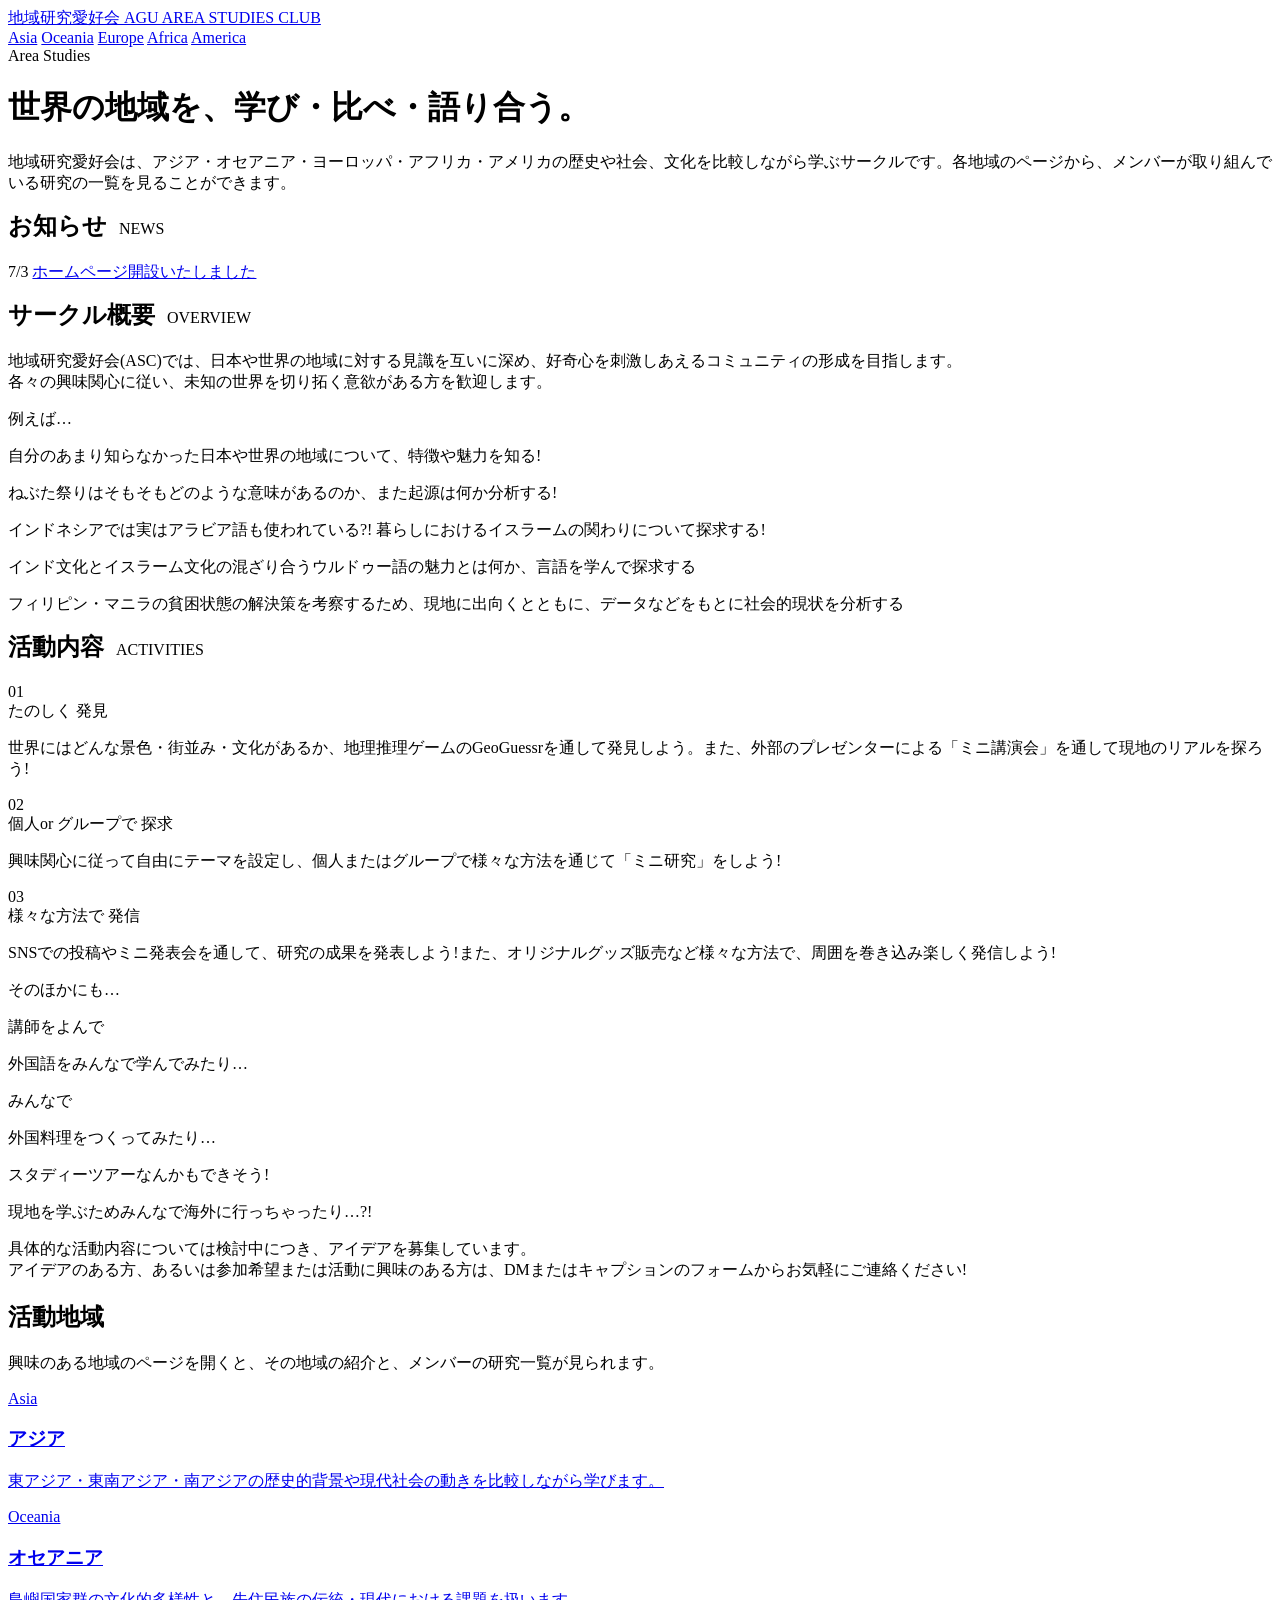
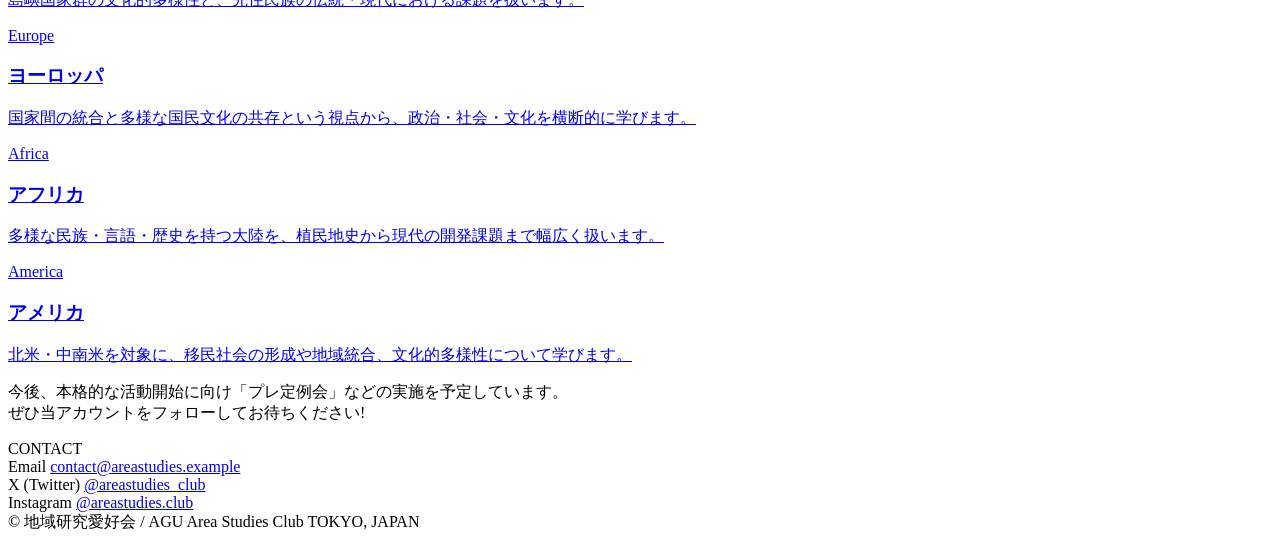
==== index.html @ ca9e2b99 "Add files via upload" ====
<!DOCTYPE html>
<html lang="ja">
<head>
<meta charset="UTF-8">
<meta name="viewport" content="width=device-width, initial-scale=1.0">
<title>地域研究愛好会 | AGU Area Studies Club</title>
<link rel="icon" href="data:image/svg+xml,%3Csvg xmlns='http://www.w3.org/2000/svg' viewBox='0 0 32 32'%3E%3Crect x='2' y='2' width='28' height='28' rx='8' fill='%231d4ed8'/%3E%3C/svg%3E">
<link rel="preconnect" href="https://fonts.googleapis.com">
<link rel="preconnect" href="https://fonts.gstatic.com" crossorigin>
<link href="https://fonts.googleapis.com/css2?family=Urbanist:wght@600;700;800&family=Noto+Sans+JP:wght@400;500;700;900&display=swap" rel="stylesheet">
<link rel="stylesheet" href="style.css">
</head>
<body>

<header class="site-header">
  <a href="index.html" class="site-logo">
    <span class="site-logo-text">
      <span class="site-logo-title">地域研究愛好会</span>
      <span class="site-logo-sub">AGU AREA STUDIES CLUB</span>
    </span>
  </a>
  <nav class="site-nav">
    <a href="asia.html">Asia</a>
    <a href="oceania.html">Oceania</a>
    <a href="europe.html">Europe</a>
    <a href="africa.html">Africa</a>
    <a href="america.html">America</a>
  </nav>
</header>

<div class="hero">
  <span class="eyebrow">Area Studies</span>
  <h1>世界の地域を、学び・比べ・語り合う。</h1>
  <p>地域研究愛好会は、アジア・オセアニア・ヨーロッパ・アフリカ・アメリカの歴史や社会、文化を比較しながら学ぶサークルです。各地域のページから、メンバーが取り組んでいる研究の一覧を見ることができます。</p>
</div>

<section>
  <div style="display:flex; align-items:baseline; gap:12px; margin-bottom:20px;">
    <h2 style="margin:0;">お知らせ</h2>
    <span class="eyebrow">NEWS</span>
  </div>
  <div class="news-box">
    <div class="news-row">
      <span class="news-date">7/3</span>
      <a href="#" class="news-title">ホームページ開設いたしました</a>
    </div>
  </div>
</section>

<section style="padding-top:16px;">
  <div style="display:flex; align-items:baseline; gap:12px; margin-bottom:20px;">
    <h2 style="margin:0;">サークル概要</h2>
    <span class="eyebrow">OVERVIEW</span>
  </div>
  <div class="overview-card">
    <p class="lead">
      地域研究愛好会(ASC)では、日本や世界の地域に対する見識を互いに深め、好奇心を刺激しあえるコミュニティの形成を目指します。<br>
      各々の興味関心に従い、未知の世界を切り拓く意欲がある方を歓迎します。
    </p>
    <p class="examples-label">例えば…</p>
    <div>
      <div class="example-row">
        <span class="example-dot"></span>
        <p class="example-text">自分のあまり知らなかった日本や世界の地域について、特徴や魅力を知る!</p>
      </div>
      <div class="example-row">
        <span class="example-dot"></span>
        <p class="example-text">ねぶた祭りはそもそもどのような意味があるのか、また起源は何か分析する!</p>
      </div>
      <div class="example-row">
        <span class="example-dot"></span>
        <p class="example-text">インドネシアでは実はアラビア語も使われている?! 暮らしにおけるイスラームの関わりについて探求する!</p>
      </div>
      <div class="example-row">
        <span class="example-dot"></span>
        <p class="example-text">インド文化とイスラーム文化の混ざり合うウルドゥー語の魅力とは何か、言語を学んで探求する</p>
      </div>
      <div class="example-row">
        <span class="example-dot"></span>
        <p class="example-text">フィリピン・マニラの貧困状態の解決策を考察するため、現地に出向くとともに、データなどをもとに社会的現状を分析する</p>
      </div>
    </div>
  </div>
</section>

<section style="padding-top:0;">
  <div style="display:flex; align-items:baseline; gap:12px; margin-bottom:20px;">
    <h2 style="margin:0;">活動内容</h2>
    <span class="eyebrow">ACTIVITIES</span>
  </div>

  <div class="pillar-list">
    <div class="pillar-card">
      <div>
        <span class="pillar-num">01</span>
        <div>
          <span class="pillar-kicker">たのしく</span>
          <span class="pillar-label">発見</span>
        </div>
      </div>
      <p class="pillar-body">世界にはどんな景色・街並み・文化があるか、地理推理ゲームのGeoGuessrを通して発見しよう。また、外部のプレゼンターによる「ミニ講演会」を通して現地のリアルを探ろう!</p>
    </div>
    <div class="pillar-card">
      <div>
        <span class="pillar-num">02</span>
        <div>
          <span class="pillar-kicker">個人or グループで</span>
          <span class="pillar-label">探求</span>
        </div>
      </div>
      <p class="pillar-body">興味関心に従って自由にテーマを設定し、個人またはグループで様々な方法を通じて「ミニ研究」をしよう!</p>
    </div>
    <div class="pillar-card">
      <div>
        <span class="pillar-num">03</span>
        <div>
          <span class="pillar-kicker">様々な方法で</span>
          <span class="pillar-label">発信</span>
        </div>
      </div>
      <p class="pillar-body">SNSでの投稿やミニ発表会を通して、研究の成果を発表しよう!また、オリジナルグッズ販売など様々な方法で、周囲を巻き込み楽しく発信しよう!</p>
    </div>
  </div>

  <div class="extra-box">
    <p class="extra-label">そのほかにも…</p>
    <div class="extra-grid">
      <div>
        <p class="extra-lead">講師をよんで</p>
        <p class="extra-highlight">外国語をみんなで学んでみたり…</p>
      </div>
      <div>
        <p class="extra-lead">みんなで</p>
        <p class="extra-highlight">外国料理をつくってみたり…</p>
      </div>
      <div>
        <p class="extra-lead">スタディーツアーなんかもできそう!</p>
        <p class="extra-highlight">現地を学ぶためみんなで海外に行っちゃったり…?!</p>
      </div>
    </div>
  </div>

  <p class="recruit-note">
    具体的な活動内容については検討中につき、アイデアを募集しています。<br>
    アイデアのある方、あるいは参加希望または活動に興味のある方は、DMまたはキャプションのフォームからお気軽にご連絡ください!
  </p>
</section>

<section style="padding-top:0;">
  <h2>活動地域</h2>
  <p class="section-lead">興味のある地域のページを開くと、その地域の紹介と、メンバーの研究一覧が見られます。</p>
  <div class="region-grid">

    <a class="region-card" href="asia.html">
      <span class="eyebrow">Asia</span>
      <h3>アジア</h3>
      <p>東アジア・東南アジア・南アジアの歴史的背景や現代社会の動きを比較しながら学びます。</p>
    </a>

    <a class="region-card" href="oceania.html">
      <span class="eyebrow">Oceania</span>
      <h3>オセアニア</h3>
      <p>島嶼国家群の文化的多様性と、先住民族の伝統・現代における課題を扱います。</p>
    </a>

    <a class="region-card" href="europe.html">
      <span class="eyebrow">Europe</span>
      <h3>ヨーロッパ</h3>
      <p>国家間の統合と多様な国民文化の共存という視点から、政治・社会・文化を横断的に学びます。</p>
    </a>

    <a class="region-card" href="africa.html">
      <span class="eyebrow">Africa</span>
      <h3>アフリカ</h3>
      <p>多様な民族・言語・歴史を持つ大陸を、植民地史から現代の開発課題まで幅広く扱います。</p>
    </a>

    <a class="region-card" href="america.html">
      <span class="eyebrow">America</span>
      <h3>アメリカ</h3>
      <p>北米・中南米を対象に、移民社会の形成や地域統合、文化的多様性について学びます。</p>
    </a>

  </div>
</section>

<section style="padding-top:0;">
  <div class="join-grid">
    <div class="join-note">
      <p>
        今後、本格的な活動開始に向け「プレ定例会」などの実施を予定しています。<br>
        ぜひ当アカウントをフォローしてお待ちください!
      </p>
    </div>
    <div class="contact-box">
      <div class="contact-label">CONTACT</div>
      <div class="contact-row">
        <span>Email</span>
        <a href="mailto:contact@areastudies.example">contact@areastudies.example</a>
      </div>
      <div class="contact-row">
        <span>X (Twitter)</span>
        <a href="#">@areastudies_club</a>
      </div>
      <div class="contact-row">
        <span>Instagram</span>
        <a href="#">@areastudies.club</a>
      </div>
    </div>
  </div>
</section>

<footer class="site-footer">
  <span>© 地域研究愛好会 / AGU Area Studies Club</span>
  <span>TOKYO, JAPAN</span>
</footer>

</body>
</html>
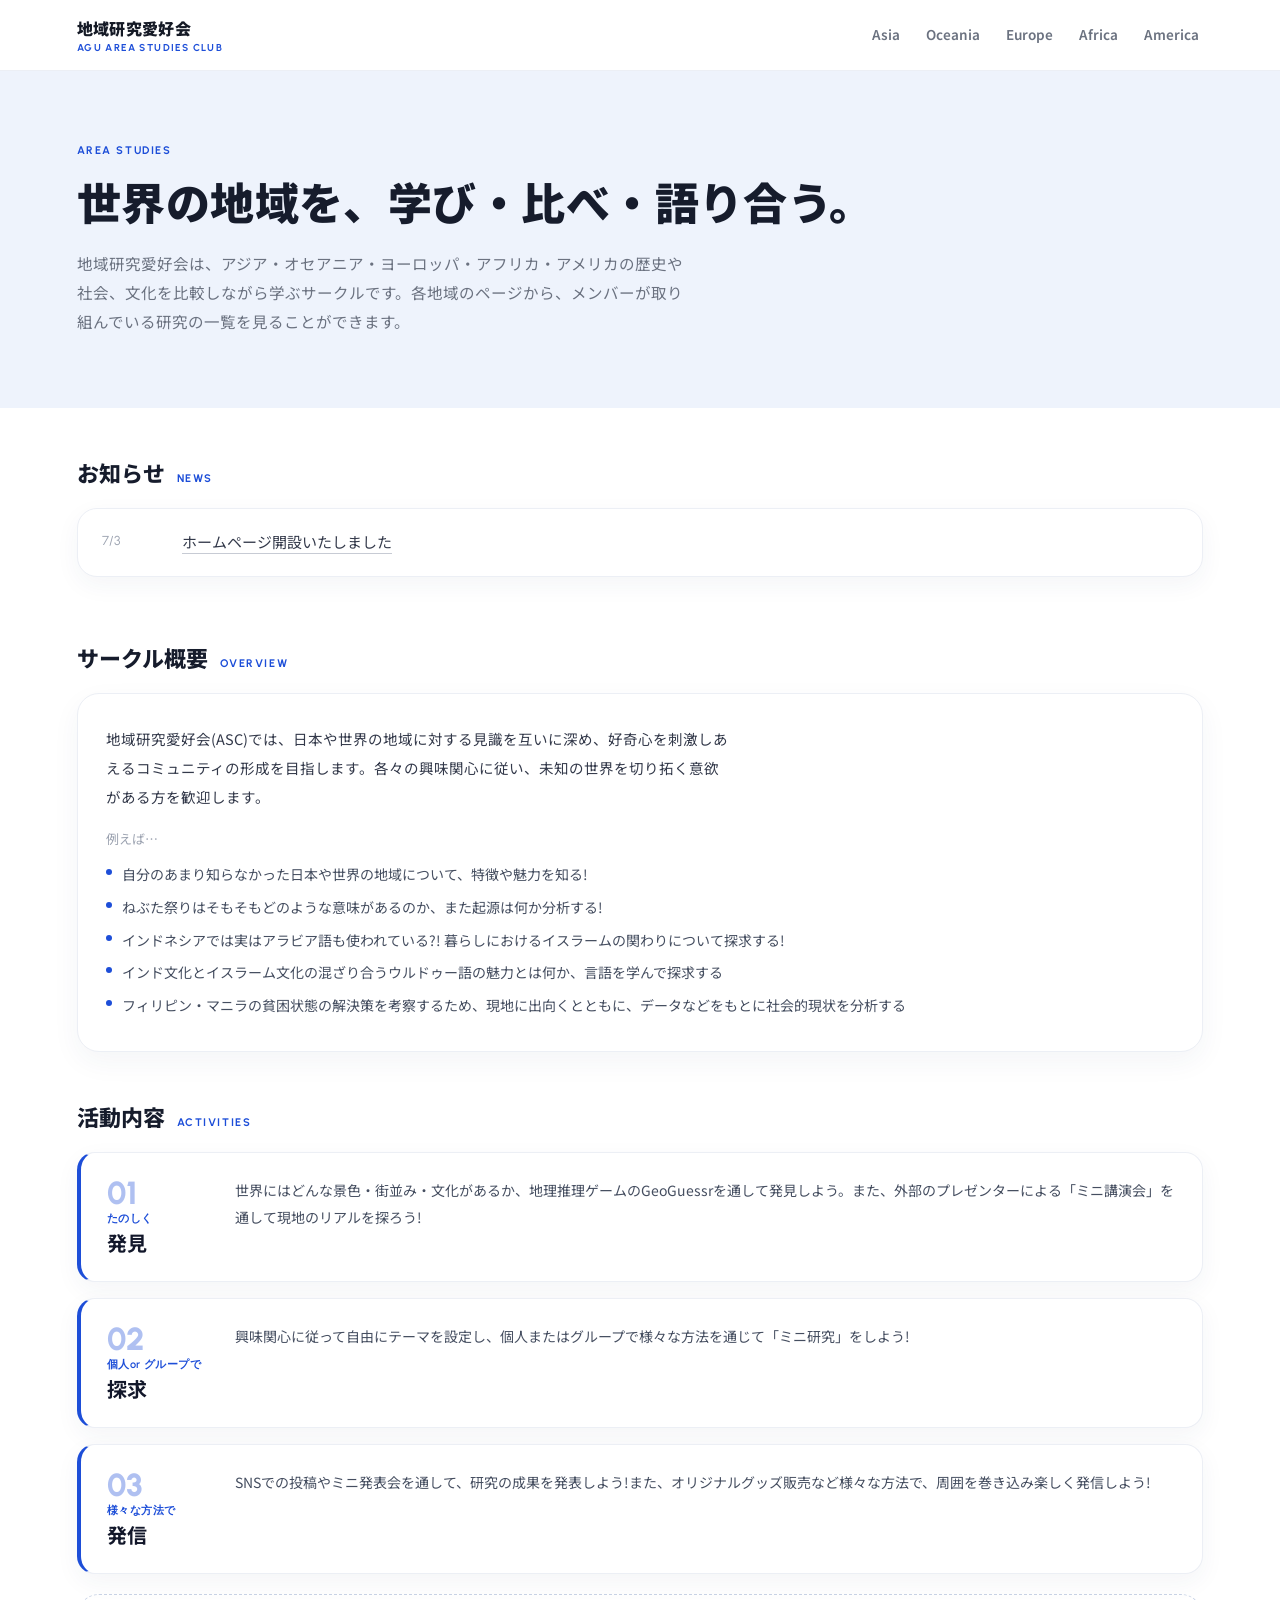
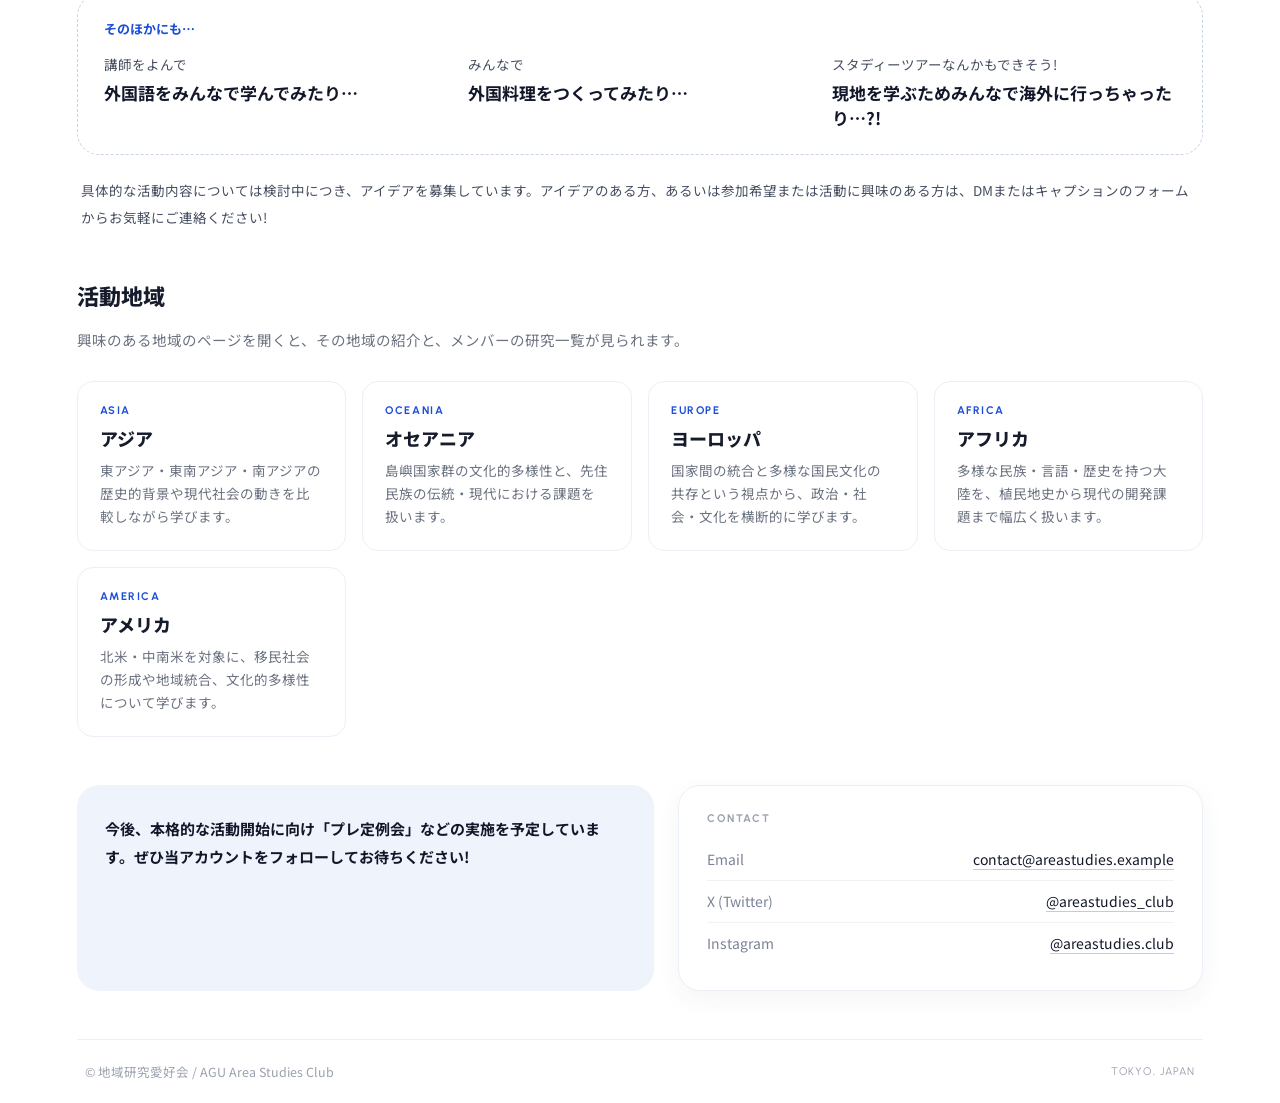
==== commit 0f184a10: "Add files via upload" ====
--- a/index.html
+++ b/index.html
@@ -29,9 +29,9 @@
 </header>
 
 <div class="hero">
-  <span class="eyebrow">Area Studies</span>
-  <h1>世界の地域を、学び・比べ・語り合う。</h1>
-  <p>地域研究愛好会は、アジア・オセアニア・ヨーロッパ・アフリカ・アメリカの歴史や社会、文化を比較しながら学ぶサークルです。各地域のページから、メンバーが取り組んでいる研究の一覧を見ることができます。</p>
+  <span class="eyebrow" id="hero-eyebrow">Area Studies</span>
+  <h1 id="hero-title">世界の地域を、学び・比べ・語り合う。</h1>
+  <p id="hero-body">地域研究愛好会は、アジア・オセアニア・ヨーロッパ・アフリカ・アメリカの歴史や社会、文化を比較しながら学ぶサークルです。各地域のページから、メンバーが取り組んでいる研究の一覧を見ることができます。</p>
 </div>
 
 <section>
@@ -39,12 +39,7 @@
     <h2 style="margin:0;">お知らせ</h2>
     <span class="eyebrow">NEWS</span>
   </div>
-  <div class="news-box">
-    <div class="news-row">
-      <span class="news-date">7/3</span>
-      <a href="#" class="news-title">ホームページ開設いたしました</a>
-    </div>
-  </div>
+  <div class="news-box" id="news-list"></div>
 </section>
 
 <section style="padding-top:16px;">
@@ -53,33 +48,12 @@
     <span class="eyebrow">OVERVIEW</span>
   </div>
   <div class="overview-card">
-    <p class="lead">
-      地域研究愛好会(ASC)では、日本や世界の地域に対する見識を互いに深め、好奇心を刺激しあえるコミュニティの形成を目指します。<br>
+    <p class="lead" id="overview-lead">
+      地域研究愛好会(ASC)では、日本や世界の地域に対する見識を互いに深め、好奇心を刺激しあえるコミュニティの形成を目指します。
       各々の興味関心に従い、未知の世界を切り拓く意欲がある方を歓迎します。
     </p>
     <p class="examples-label">例えば…</p>
-    <div>
-      <div class="example-row">
-        <span class="example-dot"></span>
-        <p class="example-text">自分のあまり知らなかった日本や世界の地域について、特徴や魅力を知る!</p>
-      </div>
-      <div class="example-row">
-        <span class="example-dot"></span>
-        <p class="example-text">ねぶた祭りはそもそもどのような意味があるのか、また起源は何か分析する!</p>
-      </div>
-      <div class="example-row">
-        <span class="example-dot"></span>
-        <p class="example-text">インドネシアでは実はアラビア語も使われている?! 暮らしにおけるイスラームの関わりについて探求する!</p>
-      </div>
-      <div class="example-row">
-        <span class="example-dot"></span>
-        <p class="example-text">インド文化とイスラーム文化の混ざり合うウルドゥー語の魅力とは何か、言語を学んで探求する</p>
-      </div>
-      <div class="example-row">
-        <span class="example-dot"></span>
-        <p class="example-text">フィリピン・マニラの貧困状態の解決策を考察するため、現地に出向くとともに、データなどをもとに社会的現状を分析する</p>
-      </div>
-    </div>
+    <div id="overview-examples"></div>
   </div>
 </section>
 
@@ -89,59 +63,15 @@
     <span class="eyebrow">ACTIVITIES</span>
   </div>
 
-  <div class="pillar-list">
-    <div class="pillar-card">
-      <div>
-        <span class="pillar-num">01</span>
-        <div>
-          <span class="pillar-kicker">たのしく</span>
-          <span class="pillar-label">発見</span>
-        </div>
-      </div>
-      <p class="pillar-body">世界にはどんな景色・街並み・文化があるか、地理推理ゲームのGeoGuessrを通して発見しよう。また、外部のプレゼンターによる「ミニ講演会」を通して現地のリアルを探ろう!</p>
-    </div>
-    <div class="pillar-card">
-      <div>
-        <span class="pillar-num">02</span>
-        <div>
-          <span class="pillar-kicker">個人or グループで</span>
-          <span class="pillar-label">探求</span>
-        </div>
-      </div>
-      <p class="pillar-body">興味関心に従って自由にテーマを設定し、個人またはグループで様々な方法を通じて「ミニ研究」をしよう!</p>
-    </div>
-    <div class="pillar-card">
-      <div>
-        <span class="pillar-num">03</span>
-        <div>
-          <span class="pillar-kicker">様々な方法で</span>
-          <span class="pillar-label">発信</span>
-        </div>
-      </div>
-      <p class="pillar-body">SNSでの投稿やミニ発表会を通して、研究の成果を発表しよう!また、オリジナルグッズ販売など様々な方法で、周囲を巻き込み楽しく発信しよう!</p>
-    </div>
-  </div>
+  <div class="pillar-list" id="pillar-list"></div>
 
   <div class="extra-box">
     <p class="extra-label">そのほかにも…</p>
-    <div class="extra-grid">
-      <div>
-        <p class="extra-lead">講師をよんで</p>
-        <p class="extra-highlight">外国語をみんなで学んでみたり…</p>
-      </div>
-      <div>
-        <p class="extra-lead">みんなで</p>
-        <p class="extra-highlight">外国料理をつくってみたり…</p>
-      </div>
-      <div>
-        <p class="extra-lead">スタディーツアーなんかもできそう!</p>
-        <p class="extra-highlight">現地を学ぶためみんなで海外に行っちゃったり…?!</p>
-      </div>
-    </div>
+    <div class="extra-grid" id="extra-grid"></div>
   </div>
 
-  <p class="recruit-note">
-    具体的な活動内容については検討中につき、アイデアを募集しています。<br>
+  <p class="recruit-note" id="recruit-note">
+    具体的な活動内容については検討中につき、アイデアを募集しています。
     アイデアのある方、あるいは参加希望または活動に興味のある方は、DMまたはキャプションのフォームからお気軽にご連絡ください!
   </p>
 </section>
@@ -153,32 +83,32 @@
 
     <a class="region-card" href="asia.html">
       <span class="eyebrow">Asia</span>
-      <h3>アジア</h3>
-      <p>東アジア・東南アジア・南アジアの歴史的背景や現代社会の動きを比較しながら学びます。</p>
+      <h3 id="region-card-title-asia">アジア</h3>
+      <p id="region-card-desc-asia">東アジア・東南アジア・南アジアの歴史的背景や現代社会の動きを比較しながら学びます。</p>
     </a>
 
     <a class="region-card" href="oceania.html">
       <span class="eyebrow">Oceania</span>
-      <h3>オセアニア</h3>
-      <p>島嶼国家群の文化的多様性と、先住民族の伝統・現代における課題を扱います。</p>
+      <h3 id="region-card-title-oceania">オセアニア</h3>
+      <p id="region-card-desc-oceania">島嶼国家群の文化的多様性と、先住民族の伝統・現代における課題を扱います。</p>
     </a>
 
     <a class="region-card" href="europe.html">
       <span class="eyebrow">Europe</span>
-      <h3>ヨーロッパ</h3>
-      <p>国家間の統合と多様な国民文化の共存という視点から、政治・社会・文化を横断的に学びます。</p>
+      <h3 id="region-card-title-europe">ヨーロッパ</h3>
+      <p id="region-card-desc-europe">国家間の統合と多様な国民文化の共存という視点から、政治・社会・文化を横断的に学びます。</p>
     </a>
 
     <a class="region-card" href="africa.html">
       <span class="eyebrow">Africa</span>
-      <h3>アフリカ</h3>
-      <p>多様な民族・言語・歴史を持つ大陸を、植民地史から現代の開発課題まで幅広く扱います。</p>
+      <h3 id="region-card-title-africa">アフリカ</h3>
+      <p id="region-card-desc-africa">多様な民族・言語・歴史を持つ大陸を、植民地史から現代の開発課題まで幅広く扱います。</p>
     </a>
 
     <a class="region-card" href="america.html">
       <span class="eyebrow">America</span>
-      <h3>アメリカ</h3>
-      <p>北米・中南米を対象に、移民社会の形成や地域統合、文化的多様性について学びます。</p>
+      <h3 id="region-card-title-america">アメリカ</h3>
+      <p id="region-card-desc-america">北米・中南米を対象に、移民社会の形成や地域統合、文化的多様性について学びます。</p>
     </a>
 
   </div>
@@ -187,33 +117,26 @@
 <section style="padding-top:0;">
   <div class="join-grid">
     <div class="join-note">
-      <p>
-        今後、本格的な活動開始に向け「プレ定例会」などの実施を予定しています。<br>
+      <p id="join-note">
+        今後、本格的な活動開始に向け「プレ定例会」などの実施を予定しています。
         ぜひ当アカウントをフォローしてお待ちください!
       </p>
     </div>
     <div class="contact-box">
       <div class="contact-label">CONTACT</div>
-      <div class="contact-row">
-        <span>Email</span>
-        <a href="mailto:contact@areastudies.example">contact@areastudies.example</a>
-      </div>
-      <div class="contact-row">
-        <span>X (Twitter)</span>
-        <a href="#">@areastudies_club</a>
-      </div>
-      <div class="contact-row">
-        <span>Instagram</span>
-        <a href="#">@areastudies.club</a>
-      </div>
+      <div id="contact-list"></div>
     </div>
   </div>
 </section>
+
+<div id="custom-sections"></div>
 
 <footer class="site-footer">
   <span>© 地域研究愛好会 / AGU Area Studies Club</span>
   <span>TOKYO, JAPAN</span>
 </footer>
 
+<script src="site-data.js"></script>
+<script src="site-render.js"></script>
 </body>
 </html>
--- a/style.css
+++ b/style.css
@@ -0,0 +1,563 @@
+/* 地域研究愛好会 サイト共通スタイル */
+
+:root {
+  --accent: #1d4ed8;
+  --hero-bg: #eef3fc;
+  --text: #161c2c;
+  --muted: #6b7280;
+  --border: #eceff5;
+  --card-bg: #ffffff;
+}
+
+* { box-sizing: border-box; }
+
+body {
+  margin: 0;
+  font-family: 'Noto Sans JP', -apple-system, BlinkMacSystemFont, sans-serif;
+  color: var(--text);
+  background: #ffffff;
+}
+
+a { color: inherit; text-decoration: none; }
+
+.eyebrow {
+  font-family: 'Urbanist', sans-serif;
+  font-weight: 700;
+  font-size: 11px;
+  letter-spacing: 0.14em;
+  color: var(--accent);
+  text-transform: uppercase;
+}
+
+/* ヘッダー(全ページ共通) */
+.site-header {
+  position: sticky;
+  top: 0;
+  z-index: 40;
+  padding: 16px 6vw;
+  background: rgba(255, 255, 255, 0.9);
+  backdrop-filter: blur(14px);
+  -webkit-backdrop-filter: blur(14px);
+  border-bottom: 1px solid var(--border);
+  display: flex;
+  align-items: center;
+  justify-content: space-between;
+  flex-wrap: wrap;
+  gap: 12px;
+}
+
+.site-logo {
+  display: flex;
+  align-items: center;
+  gap: 10px;
+}
+
+.site-logo-text {
+  display: flex;
+  flex-direction: column;
+  gap: 1px;
+}
+
+.site-logo-title {
+  font-weight: 900;
+  font-size: 16px;
+  letter-spacing: 0.02em;
+  color: #151a26;
+}
+
+.site-logo-sub {
+  font-family: 'Urbanist', sans-serif;
+  font-weight: 700;
+  font-size: 10px;
+  letter-spacing: 0.14em;
+  color: var(--accent);
+}
+
+.site-nav {
+  display: flex;
+  gap: 6px 18px;
+  flex-wrap: wrap;
+  font-size: 13.5px;
+  font-weight: 600;
+}
+
+.site-nav a {
+  padding: 6px 4px;
+  color: var(--muted);
+  border-bottom: 2px solid transparent;
+  transition: color 0.15s ease, border-color 0.15s ease;
+}
+
+.site-nav a:hover,
+.site-nav a.active {
+  color: var(--accent);
+  border-bottom-color: var(--accent);
+}
+
+/* ヒーロー(トップページ) */
+.hero {
+  background: var(--hero-bg);
+  padding: 64px 6vw 56px;
+}
+
+.hero h1 {
+  font-size: clamp(28px, 4vw, 44px);
+  font-weight: 900;
+  margin: 10px 0 14px;
+  letter-spacing: 0.01em;
+}
+
+.hero p {
+  max-width: 620px;
+  color: var(--muted);
+  font-size: 15.5px;
+  line-height: 1.9;
+}
+
+section {
+  padding: 48px 6vw;
+}
+
+section h2 {
+  font-size: 22px;
+  font-weight: 800;
+  margin: 0 0 8px;
+}
+
+section > .section-lead {
+  color: var(--muted);
+  font-size: 14.5px;
+  line-height: 1.9;
+  max-width: 640px;
+  margin-bottom: 28px;
+}
+
+/* お知らせ */
+.news-box {
+  background: var(--card-bg);
+  border: 1px solid var(--border);
+  border-radius: 20px;
+  padding: 6px 24px;
+  box-shadow: 0 8px 24px rgba(30, 50, 100, 0.05);
+}
+
+.news-row {
+  display: flex;
+  gap: 28px;
+  padding: 16px 0;
+  border-bottom: 1px solid #f0f2f6;
+}
+
+.news-row:last-child { border-bottom: none; }
+
+.news-date {
+  font-family: 'Urbanist', sans-serif;
+  font-size: 13px;
+  color: #9aa1af;
+  width: 52px;
+  flex-shrink: 0;
+  padding-top: 2px;
+}
+
+.news-title {
+  font-size: 15px;
+  color: #33394a;
+  border-bottom: 1px solid #c7cbd4;
+  padding-bottom: 1px;
+  width: fit-content;
+  transition: color 0.2s ease;
+}
+
+.news-title:hover { color: var(--accent); }
+
+/* サークル概要 */
+.overview-card {
+  background: var(--card-bg);
+  border: 1px solid var(--border);
+  border-radius: 22px;
+  padding: 30px 28px;
+  box-shadow: 0 10px 28px rgba(30, 50, 100, 0.05);
+}
+
+.overview-card > p.lead {
+  margin: 0 0 18px;
+  font-size: 14.5px;
+  line-height: 2;
+  color: #33394a;
+  max-width: 78ch;
+}
+
+.overview-card > p.examples-label {
+  margin: 0 0 10px;
+  font-size: 13px;
+  color: #9aa1af;
+}
+
+.example-row {
+  display: flex;
+  gap: 10px;
+  align-items: flex-start;
+  padding: 3px 0;
+}
+
+.example-dot {
+  width: 6px;
+  height: 6px;
+  border-radius: 50%;
+  background: var(--accent);
+  margin-top: 8px;
+  flex-shrink: 0;
+}
+
+.example-text {
+  margin: 0;
+  font-size: 14px;
+  line-height: 1.9;
+  color: #454e60;
+}
+
+/* 活動内容 */
+.pillar-list {
+  display: flex;
+  flex-direction: column;
+  gap: 16px;
+}
+
+.pillar-card {
+  display: grid;
+  grid-template-columns: 108px 1fr;
+  gap: 20px;
+  background: var(--card-bg);
+  border: 1px solid var(--border);
+  border-left: 4px solid var(--accent);
+  border-radius: 18px;
+  padding: 24px 26px;
+  align-items: start;
+  box-shadow: 0 8px 24px rgba(30, 50, 100, 0.05);
+  transition: box-shadow 0.3s ease, transform 0.3s ease;
+}
+
+.pillar-card:hover {
+  box-shadow: 0 14px 32px rgba(30, 50, 100, 0.1);
+  transform: translateY(-4px);
+}
+
+.pillar-num {
+  font-family: 'Urbanist', sans-serif;
+  font-size: 32px;
+  font-weight: 800;
+  color: var(--accent);
+  opacity: 0.35;
+  line-height: 1;
+}
+
+.pillar-kicker {
+  display: block;
+  font-family: 'Urbanist', sans-serif;
+  font-size: 11px;
+  color: var(--accent);
+  font-weight: 600;
+  letter-spacing: 0.04em;
+  margin-top: 2px;
+}
+
+.pillar-label {
+  display: block;
+  font-size: 20px;
+  font-weight: 700;
+  color: #12172a;
+  margin-top: 2px;
+}
+
+.pillar-body {
+  margin: 0;
+  font-size: 14px;
+  line-height: 1.9;
+  color: #454e60;
+}
+
+.extra-box {
+  border: 1.5px dashed #c9d3e6;
+  border-radius: 22px;
+  padding: 24px 26px;
+  margin-top: 20px;
+}
+
+.extra-box > p.extra-label {
+  margin: 0 0 16px;
+  font-size: 13px;
+  font-weight: 700;
+  color: var(--accent);
+}
+
+.extra-grid {
+  display: grid;
+  grid-template-columns: repeat(auto-fit, minmax(200px, 1fr));
+  gap: 20px;
+}
+
+.extra-lead {
+  margin: 0 0 6px;
+  font-size: 13.5px;
+  color: #454e60;
+}
+
+.extra-highlight {
+  margin: 0;
+  font-size: 17px;
+  font-weight: 700;
+  color: #12172a;
+}
+
+.recruit-note {
+  margin: 22px 4px 0;
+  font-size: 13.5px;
+  line-height: 2;
+  color: #454e60;
+}
+
+/* 参加案内 / お問い合わせ */
+.join-grid {
+  display: grid;
+  grid-template-columns: 1.1fr 1fr;
+  gap: 24px;
+}
+
+@media (max-width: 720px) {
+  .join-grid { grid-template-columns: 1fr; }
+  .pillar-card { grid-template-columns: 1fr; }
+}
+
+.join-note {
+  background: var(--hero-bg);
+  border-radius: 22px;
+  padding: 30px 28px;
+}
+
+.join-note p {
+  margin: 0;
+  font-size: 15px;
+  font-weight: 700;
+  line-height: 1.9;
+  color: #12172a;
+}
+
+.contact-box {
+  background: var(--card-bg);
+  border: 1px solid var(--border);
+  border-radius: 22px;
+  padding: 26px 28px;
+  height: fit-content;
+  box-shadow: 0 8px 24px rgba(30, 50, 100, 0.05);
+}
+
+.contact-box .contact-label {
+  font-family: 'Urbanist', sans-serif;
+  font-size: 11px;
+  font-weight: 700;
+  letter-spacing: 0.16em;
+  color: #9aa1af;
+  margin-bottom: 14px;
+}
+
+.contact-row {
+  display: flex;
+  justify-content: space-between;
+  padding: 10px 0;
+  border-bottom: 1px solid #f0f2f6;
+  font-size: 14px;
+}
+
+.contact-row:last-child { border-bottom: none; }
+
+.contact-row span { color: #7a8296; }
+
+.contact-row a {
+  color: #12172a;
+  border-bottom: 1px solid #c7cbd4;
+  transition: color 0.2s ease;
+}
+
+.contact-row a:hover { color: var(--accent); }
+
+/* 自由セクション(editor.htmlで追加)のブロック */
+.cs-heading {
+  font-size: 17px;
+  font-weight: 800;
+  margin: 6px 0 10px;
+  color: #12172a;
+}
+
+.cs-text {
+  font-size: 14px;
+  line-height: 1.95;
+  color: #33394a;
+  margin: 0 0 12px;
+}
+
+.cs-text a {
+  color: var(--accent);
+  border-bottom: 1px solid var(--accent);
+}
+
+.cs-image { margin: 14px 0; }
+
+.cs-image img {
+  max-width: 100%;
+  border-radius: 14px;
+  display: block;
+}
+
+.cs-caption {
+  font-size: 12.5px;
+  color: #9aa1af;
+  margin-top: 8px;
+}
+
+.cs-divider {
+  border: none;
+  border-top: 1.5px dashed #c9d3e6;
+  margin: 20px 0;
+}
+
+.cs-button {
+  display: inline-block;
+  font-family: 'Urbanist', sans-serif;
+  font-weight: 700;
+  font-size: 12.5px;
+  color: #fff;
+  background: var(--accent);
+  padding: 10px 22px;
+  border-radius: 999px;
+  transition: transform 0.2s ease;
+}
+
+.cs-button:hover { transform: scale(1.05); }
+
+/* 地域カードグリッド(トップページ) */
+.region-grid {
+  display: grid;
+  grid-template-columns: repeat(auto-fill, minmax(220px, 1fr));
+  gap: 16px;
+}
+
+.region-card {
+  display: block;
+  padding: 22px;
+  border: 1px solid var(--border);
+  border-radius: 16px;
+  background: var(--card-bg);
+  transition: transform 0.2s ease, box-shadow 0.2s ease, border-color 0.2s ease;
+}
+
+.region-card:hover {
+  transform: translateY(-3px);
+  box-shadow: 0 10px 24px rgba(29, 78, 216, 0.1);
+  border-color: var(--accent);
+}
+
+.region-card .eyebrow { display: block; margin-bottom: 8px; }
+
+.region-card h3 {
+  font-size: 18px;
+  font-weight: 800;
+  margin: 0 0 8px;
+}
+
+.region-card p {
+  font-size: 13.5px;
+  color: var(--muted);
+  line-height: 1.7;
+  margin: 0;
+}
+
+/* 研究一覧(各地域ページ) */
+.research-list {
+  display: grid;
+  gap: 14px;
+}
+
+.research-card {
+  display: block;
+  padding: 20px 22px;
+  border: 1px solid var(--border);
+  border-radius: 14px;
+  background: var(--card-bg);
+  transition: transform 0.15s ease, box-shadow 0.15s ease, border-color 0.15s ease;
+}
+
+.research-card:hover {
+  transform: translateY(-2px);
+  box-shadow: 0 8px 20px rgba(29, 78, 216, 0.1);
+  border-color: var(--accent);
+}
+
+.research-card h3 {
+  font-size: 16.5px;
+  font-weight: 800;
+  margin: 0 0 6px;
+}
+
+.research-card p {
+  font-size: 13.5px;
+  color: var(--muted);
+  line-height: 1.7;
+  margin: 0 0 10px;
+}
+
+.research-card .research-link {
+  font-family: 'Urbanist', sans-serif;
+  font-size: 12px;
+  font-weight: 700;
+  letter-spacing: 0.05em;
+  color: var(--accent);
+}
+
+.research-empty {
+  padding: 28px;
+  border: 1.5px dashed var(--border);
+  border-radius: 14px;
+  color: var(--muted);
+  font-size: 13.5px;
+  line-height: 1.8;
+  text-align: center;
+}
+
+/* 戻るボタン */
+.back-link {
+  display: inline-block;
+  font-family: 'Urbanist', sans-serif;
+  font-weight: 700;
+  font-size: 12px;
+  color: #fff;
+  background: var(--accent);
+  padding: 10px 22px;
+  border-radius: 999px;
+  transition: transform 0.2s ease;
+}
+
+.back-link:hover { transform: scale(1.05); }
+
+/* フッター */
+.site-footer {
+  margin: 0 6vw;
+  padding: 22px 8px;
+  border-top: 1px solid var(--border);
+  display: flex;
+  justify-content: space-between;
+  align-items: center;
+  flex-wrap: wrap;
+  gap: 12px;
+}
+
+.site-footer span:first-child {
+  font-size: 12.5px;
+  color: #9aa1af;
+}
+
+.site-footer span:last-child {
+  font-family: 'Urbanist', sans-serif;
+  font-size: 11px;
+  letter-spacing: 0.1em;
+  color: #9aa1af;
+}
